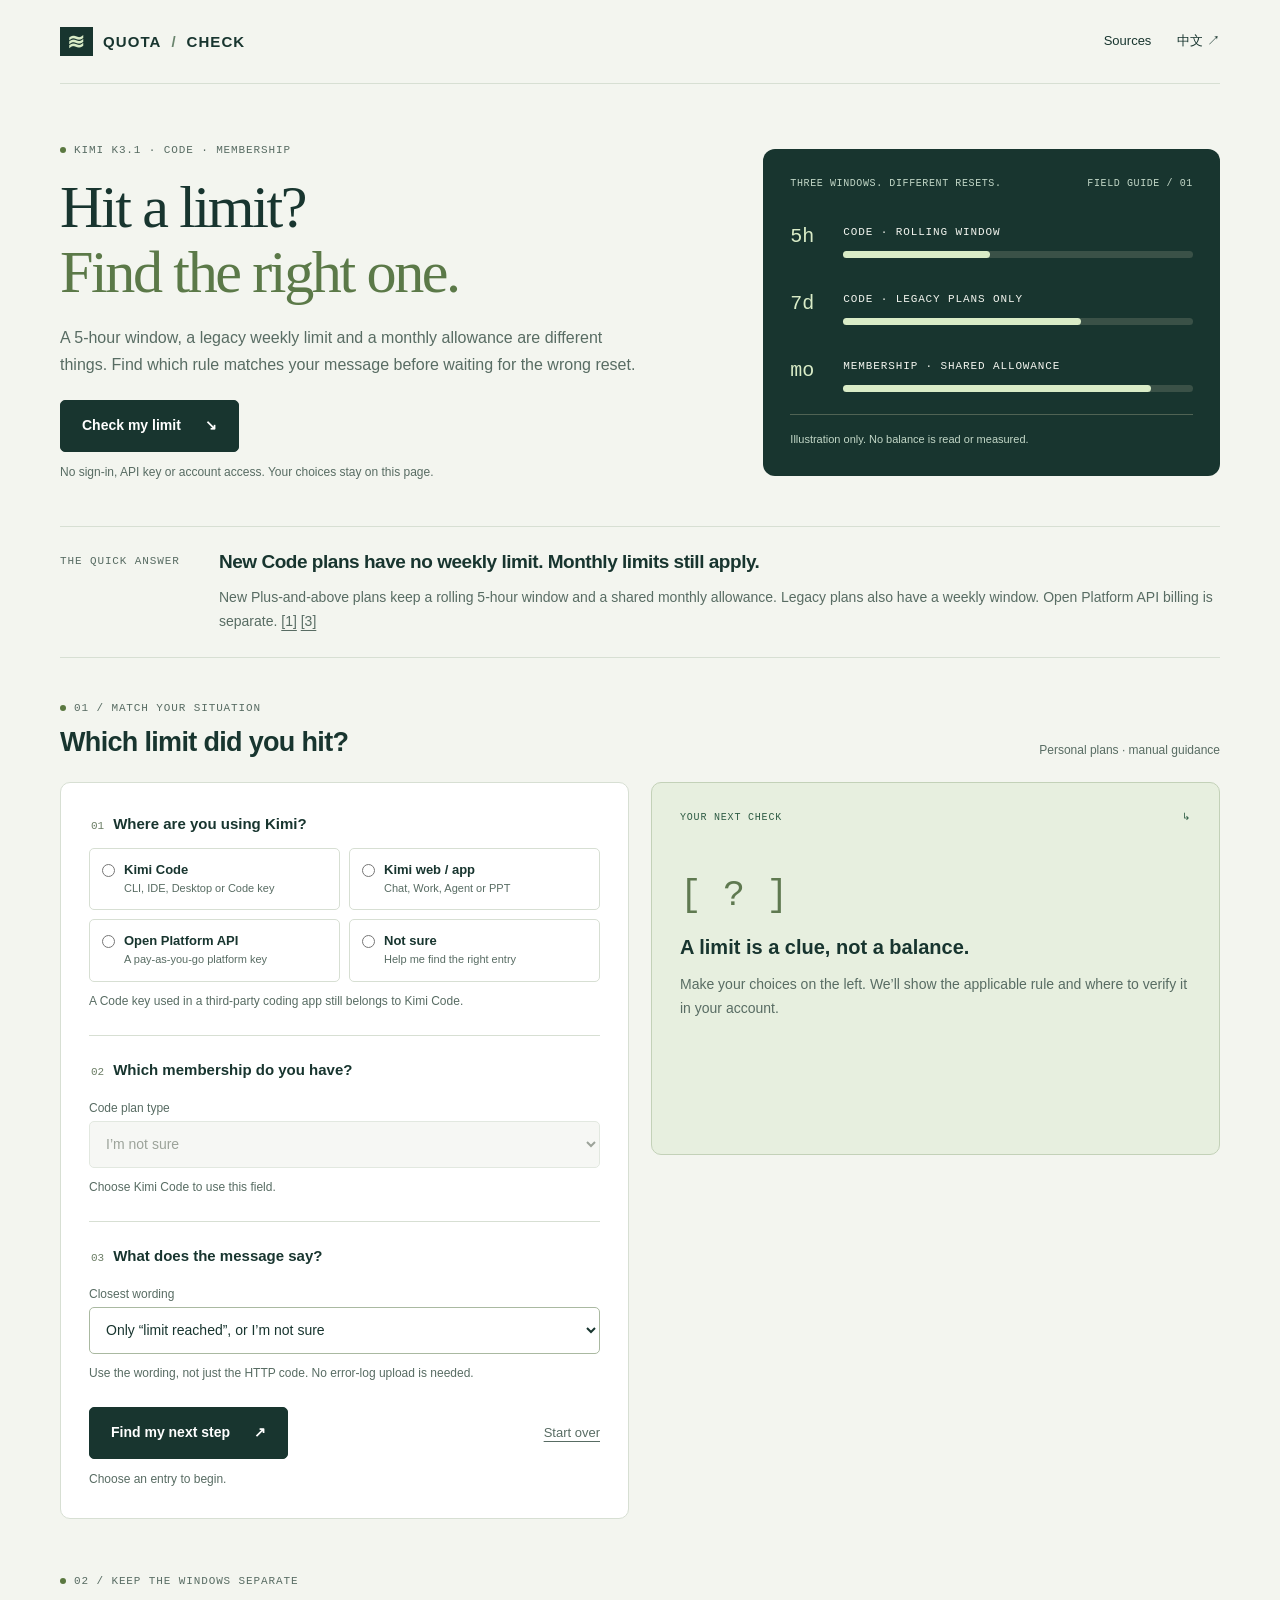
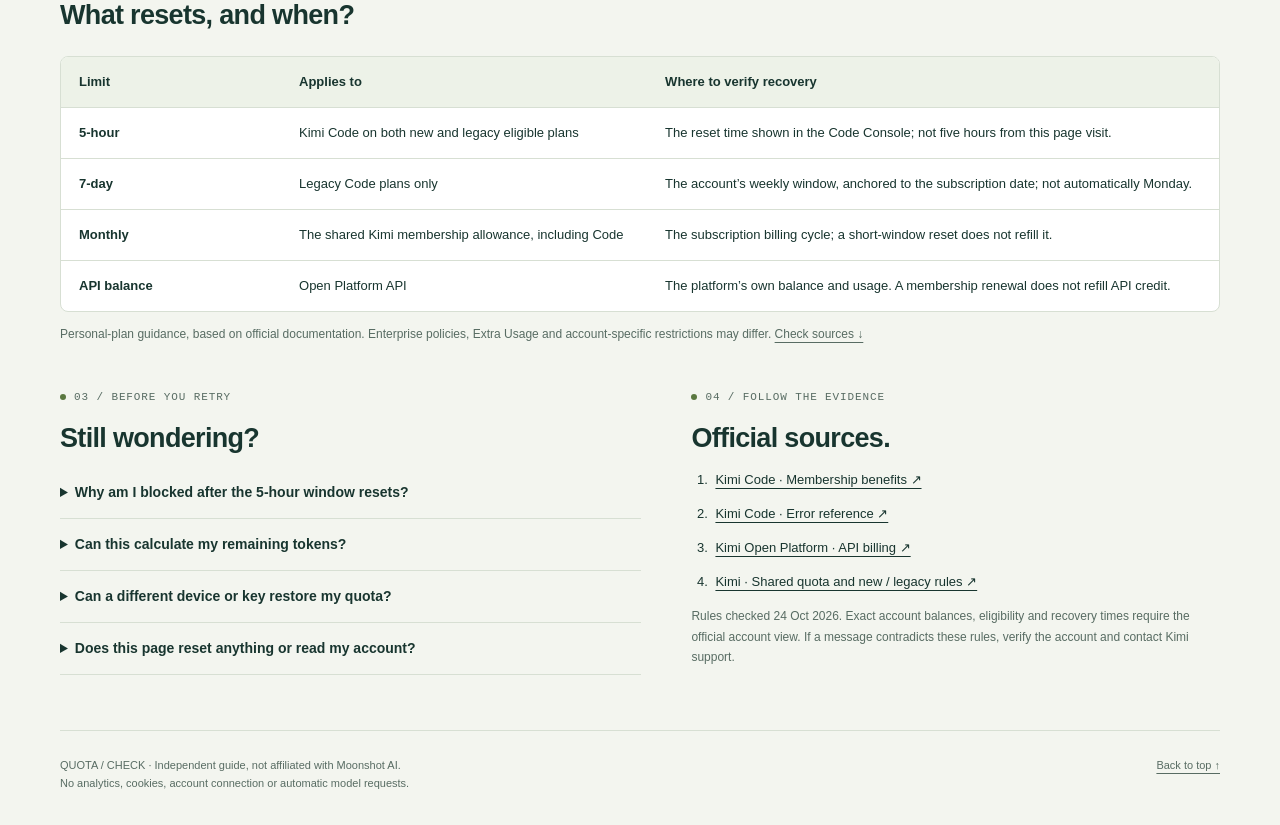
==== docs/index.html @ 7f6f5dc1 "发布 Kimi 额度判断助手中英文首版" ====
<!doctype html>
<html lang="en">
<head>
  <meta charset="utf-8"><meta name="viewport" content="width=device-width, initial-scale=1">
  <meta name="description" content="Kimi K3.1 or Kimi Code usage limit reached? Check 5-hour, legacy weekly, shared monthly and API limits with a free, account-free guide.">
  <meta name="theme-color" content="#18352f">
  <title>Kimi K3.1 &amp; Code Usage Limit Checker | Quota Check</title>
  <link rel="canonical" href="https://yxhtl.github.io/kimi-quota-check/">
  <link rel="alternate" hreflang="en" href="https://yxhtl.github.io/kimi-quota-check/"><link rel="alternate" hreflang="zh-CN" href="https://yxhtl.github.io/kimi-quota-check/zh.html"><link rel="alternate" hreflang="x-default" href="https://yxhtl.github.io/kimi-quota-check/">
  <link rel="stylesheet" href="style.css"><script src="quota-rules.js" defer></script><script src="app.js" defer></script>
</head>
<body>
  <a class="skip" href="#check">Skip to quota check</a>
  <header class="header wrap"><a class="brand" href="index.html"><span class="brand-icon" aria-hidden="true">≋</span> QUOTA <i>/</i> CHECK</a><nav aria-label="Main navigation"><a href="#sources">Sources</a><a href="zh.html" lang="zh-CN" hreflang="zh-CN">中文 ↗</a></nav></header>
  <main>
    <section class="hero wrap" aria-labelledby="hero-title">
      <div><p class="eyebrow">KIMI K3.1 · CODE · MEMBERSHIP</p><h1 id="hero-title">Hit a limit?<br><em>Find the right one.</em></h1><p class="intro">A 5-hour window, a legacy weekly limit and a monthly allowance are different things. Find which rule matches your message before waiting for the wrong reset.</p><a class="primary" href="#check">Check my limit <span aria-hidden="true">↘</span></a><p class="privacy">No sign-in, API key or account access. Your choices stay on this page.</p></div>
      <div class="meter" aria-label="Three separate usage windows; this illustration is not your account balance"><div class="meter-top"><span>THREE WINDOWS. DIFFERENT RESETS.</span><span>FIELD GUIDE / 01</span></div><div class="meter-row"><b>5h</b><div><span class="meter-label">Code · rolling window</span><div class="meter-track"><span style="--length:42%"></span></div></div></div><div class="meter-row"><b>7d</b><div><span class="meter-label">Code · legacy plans only</span><div class="meter-track"><span style="--length:68%"></span></div></div></div><div class="meter-row"><b>mo</b><div><span class="meter-label">Membership · shared allowance</span><div class="meter-track"><span style="--length:88%"></span></div></div></div><p class="meter-note">Illustration only. No balance is read or measured.</p></div>
    </section>
    <section class="quick-answer wrap"><span class="section-tag">THE QUICK ANSWER</span><div><h2>New Code plans have no weekly limit. Monthly limits still apply.</h2><p>New Plus-and-above plans keep a rolling 5-hour window and a shared monthly allowance. Legacy plans also have a weekly window. Open Platform API billing is separate. <a href="#source-membership">[1]</a> <a href="#source-api">[3]</a></p></div></section>
    <section class="wrap" id="check" aria-labelledby="check-title"><div class="section-heading"><div><p class="eyebrow">01 / MATCH YOUR SITUATION</p><h2 id="check-title">Which limit did you hit?</h2></div><span class="small-note">Personal plans · manual guidance</span></div>
      <noscript><p class="no-script">The interactive check needs JavaScript. You can still use the <a href="#rules">rules table</a> and official sources below.</p></noscript>
      <div class="workspace">
        <form class="panel form-panel" id="quota-form">
          <fieldset><legend><span class="field-no">01</span>Where are you using Kimi?</legend><div class="product-options">
            <label class="product-option"><input type="radio" name="product" value="code" required><span><strong>Kimi Code</strong><small>CLI, IDE, Desktop or Code key</small></span></label>
            <label class="product-option"><input type="radio" name="product" value="web"><span><strong>Kimi web / app</strong><small>Chat, Work, Agent or PPT</small></span></label>
            <label class="product-option"><input type="radio" name="product" value="api"><span><strong>Open Platform API</strong><small>A pay-as-you-go platform key</small></span></label>
            <label class="product-option"><input type="radio" name="product" value="unknown"><span><strong>Not sure</strong><small>Help me find the right entry</small></span></label>
          </div><p class="hint">A Code key used in a third-party coding app still belongs to Kimi Code.</p></fieldset>
          <fieldset><legend><span class="field-no">02</span>Which membership do you have?</legend><label class="select-label" for="plan"><span class="small-note">Code plan type</span><select id="plan" name="plan" disabled><option value="unknown">I’m not sure</option><option value="new">New plan · Plus / Pro / Max / Ultra</option><option value="legacy">Legacy · Andante / Moderato / Allegretto / Allegro</option><option value="go">Go</option></select></label><p class="hint" id="plan-hint">Choose Kimi Code to use this field.</p></fieldset>
          <fieldset><legend><span class="field-no">03</span>What does the message say?</legend><label class="select-label" for="symptom"><span class="small-note">Closest wording</span><select id="symptom" name="symptom"><option value="unknown">Only “limit reached”, or I’m not sure</option><option value="five">5-hour usage limit</option><option value="week">Weekly / 7-day usage limit</option><option value="month">Monthly quota / billing-cycle limit</option><option value="credit">Credit or Extra Usage balance is insufficient</option><option value="permission">No access to a model or context window</option><option value="rate">Only 429, too many requests, or engine overload</option></select></label><p class="hint">Use the wording, not just the HTTP code. No error-log upload is needed.</p></fieldset>
          <div class="form-actions"><button class="primary" type="submit">Find my next step <span aria-hidden="true">↗</span></button><button class="reset" type="reset">Start over</button></div><p class="feedback" id="form-feedback" aria-live="polite">Choose an entry to begin.</p>
        </form>
        <section class="panel result-panel" id="result-panel" aria-label="Your result"><p class="result-kicker"><span>YOUR NEXT CHECK</span><span aria-hidden="true">↳</span></p><div id="empty-result" class="result-placeholder"><div class="empty-icon" aria-hidden="true">[ ? ]</div><h3>A limit is a clue, not a balance.</h3><p>Make your choices on the left. We’ll show the applicable rule and where to verify it in your account.</p></div><div id="result-content" hidden><h3 id="result-title" tabindex="-1"></h3><p class="result-summary" id="result-summary"></p><p class="result-label">WHAT TO DO NEXT</p><ol class="result-steps" id="result-steps"></ol><p class="result-caution" id="result-caution"></p><div class="result-links" id="result-links"></div></div></section>
      </div>
    </section>
    <section class="reference wrap" id="rules" aria-labelledby="rules-title"><div class="section-heading"><div><p class="eyebrow">02 / KEEP THE WINDOWS SEPARATE</p><h2 id="rules-title">What resets, and when?</h2></div></div><div class="table-scroll" tabindex="0" role="region" aria-label="Quota rules table"><table><thead><tr><th scope="col">Limit</th><th scope="col">Applies to</th><th scope="col">Where to verify recovery</th></tr></thead><tbody><tr><th scope="row">5-hour</th><td>Kimi Code on both new and legacy eligible plans</td><td>The reset time shown in the Code Console; not five hours from this page visit.</td></tr><tr><th scope="row">7-day</th><td>Legacy Code plans only</td><td>The account’s weekly window, anchored to the subscription date; not automatically Monday.</td></tr><tr><th scope="row">Monthly</th><td>The shared Kimi membership allowance, including Code</td><td>The subscription billing cycle; a short-window reset does not refill it.</td></tr><tr><th scope="row">API balance</th><td>Open Platform API</td><td>The platform’s own balance and usage. A membership renewal does not refill API credit.</td></tr></tbody></table></div><p class="table-note">Personal-plan guidance, based on official documentation. Enterprise policies, Extra Usage and account-specific restrictions may differ. <a href="#sources">Check sources ↓</a></p></section>
    <section class="bottom-grid wrap"><div class="faq"><p class="eyebrow">03 / BEFORE YOU RETRY</p><h2>Still wondering?</h2><details><summary>Why am I blocked after the 5-hour window resets?</summary><p>The monthly pool can still be exhausted; legacy plans also have a weekly limit. Check all applicable meters in the official console.</p></details><details><summary>Can this calculate my remaining tokens?</summary><p>No. The official documents do not provide a universal token cap. Usage depends on your plan and workload, so a percentage cannot reliably be turned into a fixed number of tokens.</p></details><details><summary>Can a different device or key restore my quota?</summary><p>Kimi Code devices and Code keys share account usage. A separate Open Platform API key uses separate billing, not a fresh membership allowance.</p></details><details><summary>Does this page reset anything or read my account?</summary><p>No. It filters published guidance using your selections. Nothing is sent, stored or connected. Exact balances and reset times come from Kimi.</p></details></div><div class="sources" id="sources"><p class="eyebrow">04 / FOLLOW THE EVIDENCE</p><h2>Official sources.</h2><ol><li id="source-membership"><a href="https://www.kimi.com/code/docs/en/kimi-code/membership.html">Kimi Code · Membership benefits ↗</a></li><li id="source-errors"><a href="https://www.kimi.com/code/docs/en/kimi-code/error-reference.html">Kimi Code · Error reference ↗</a></li><li id="source-api"><a href="https://platform.kimi.com/docs/pricing/chat">Kimi Open Platform · API billing ↗</a></li><li id="source-shared"><a href="https://www.kimi.com/help/membership/membership-update-rules">Kimi · Shared quota and new / legacy rules ↗</a></li></ol><p class="source-note">Rules checked <time datetime="2026-10-24">24 Oct 2026</time>. Exact account balances, eligibility and recovery times require the official account view. If a message contradicts these rules, verify the account and contact Kimi support.</p></div></section>
  </main><footer class="wrap"><p>QUOTA / CHECK · Independent guide, not affiliated with Moonshot AI.<br>No analytics, cookies, account connection or automatic model requests.</p><a href="#hero-title">Back to top ↑</a></footer>
</body>
</html>
---- docs/style.css ----
:root{--ink:#18352f;--muted:#586c63;--paper:#f3f5ef;--white:#fff;--line:#d7dfd3;--green:#d9ecc7;--accent:#2e5c44;--soft:#edf2e8;--mono:Consolas,"Liberation Mono",monospace}
*{box-sizing:border-box}html{scroll-behavior:smooth;scroll-padding-top:24px}body{margin:0;color:var(--ink);background:var(--paper);font-family:Arial,"Microsoft YaHei",sans-serif;line-height:1.7;-webkit-font-smoothing:antialiased}a{color:inherit;text-underline-offset:4px}a:hover{color:var(--accent)}button,select,input{font:inherit}button,select,a{touch-action:manipulation}:focus-visible{outline:3px solid #a15c1d;outline-offset:4px}[hidden]{display:none!important}.wrap{width:min(1160px,calc(100% - 64px));margin-inline:auto}.skip{position:absolute;top:-80px;left:16px;z-index:2;background:var(--ink);color:white;padding:10px 18px}.skip:focus{top:10px}.header{display:flex;align-items:center;justify-content:space-between;gap:20px;padding-block:27px;border-bottom:1px solid var(--line)}.brand{display:flex;gap:10px;align-items:center;text-decoration:none;font-size:15px;font-weight:800;letter-spacing:.07em}.brand-icon{background:var(--ink);color:var(--green);padding:0 7px;font-size:21px;line-height:29px}.brand i{font-style:normal;color:#6a856e}nav{display:flex;gap:26px;font-size:13px}nav a{text-decoration:none}.hero{display:grid;grid-template-columns:1.4fr 1fr;gap:64px;align-items:center;padding-block:58px 44px}.eyebrow,.section-tag,.micro,.meter-label{font:11px/1.6 var(--mono);letter-spacing:.08em;text-transform:uppercase}.eyebrow{color:var(--muted);margin:0 0 14px}.eyebrow::before{content:"";display:inline-block;width:6px;height:6px;background:#5a7840;border-radius:50%;margin-right:8px}h1{font:500 clamp(40px,4.7vw,64px)/1.09 Georgia,"Songti SC",SimSun,serif;letter-spacing:-.04em;margin:0 0 19px}h1 em{font-style:normal;color:#5b7948}.intro{max-width:590px;font-size:16px;color:var(--muted);margin:0 0 22px}.primary{display:inline-flex;align-items:center;justify-content:space-between;gap:24px;background:var(--ink);color:white;border:1px solid var(--ink);padding:13px 21px;text-decoration:none;font-size:14px;font-weight:bold;cursor:pointer;border-radius:5px}.primary:hover{background:var(--accent);color:white}.privacy{font-size:12px;color:var(--muted);margin:10px 0 0}.meter{background:var(--ink);border-radius:12px;padding:27px;color:var(--paper)}.meter-top{display:flex;justify-content:space-between;gap:14px;color:#c2d7c7;font:10px/1.5 var(--mono);letter-spacing:.06em}.meter-row{display:grid;grid-template-columns:40px 1fr;gap:13px;align-items:center;margin-top:25px}.meter-row b{font:20px/1 var(--mono);color:var(--green)}.meter-track{height:7px;border-radius:10px;background:#3a5147;margin-top:8px}.meter-track span{display:block;width:var(--length);height:100%;border-radius:inherit;background:var(--green)}.meter-note{font-size:11px;color:#c2d7c7;border-top:1px solid #506354;padding-top:15px;margin:22px 0 0}.quick-answer{display:grid;grid-template-columns:135px 1fr;gap:24px;border-block:1px solid var(--line);padding-block:23px;margin-bottom:42px}.section-tag{color:var(--muted);padding-top:3px}h2{font-size:27px;line-height:1.3;letter-spacing:-.025em;margin:0 0 11px}h3{font-size:20px;line-height:1.4;margin:0 0 12px}.quick-answer h2{font-size:19px}.quick-answer p{margin:0;color:var(--muted);font-size:14px}.section-heading{display:flex;align-items:flex-end;justify-content:space-between;gap:25px;margin-bottom:22px}.section-heading .eyebrow{margin-bottom:8px}.section-heading h2{margin:0}.small-note{font-size:12px;color:var(--muted)}.workspace{display:grid;grid-template-columns:1fr 1fr;gap:22px;align-items:start}.panel{background:var(--white);border:1px solid var(--line);border-radius:10px;padding:28px}.form-panel{padding-top:7px}fieldset{margin:0;padding:21px 0 24px;border:0;border-bottom:1px solid var(--line);min-width:0}fieldset:last-of-type{border-bottom:0}legend{float:left;width:100%;font-size:15px;font-weight:bold;margin:0 0 11px}.field-no{font:11px var(--mono);color:#6c7e66;margin-right:9px}.product-options{clear:both;display:grid;grid-template-columns:1fr 1fr;gap:9px}.product-option{position:relative;display:flex;align-items:flex-start;gap:9px;border:1px solid var(--line);padding:12px;cursor:pointer;border-radius:5px;font-size:13px;line-height:1.4}.product-option input{margin:3px 0 0;accent-color:var(--accent);flex-shrink:0}.product-option:has(input:checked){background:var(--soft);border-color:var(--accent)}.product-option strong{display:block;font-size:13px}.product-option small{font-size:11px;color:var(--muted)}.select-label{display:block;clear:both}.select-label select{width:100%;min-height:47px;border:1px solid #aab9a1;color:var(--ink);background:white;border-radius:5px;padding:10px 32px 10px 12px;font-size:14px}.select-label select:disabled{background:#f3f4f0;color:#737d70;border-color:var(--line)}.hint{clear:both;font-size:12px;color:var(--muted);margin:9px 0 0}.form-actions{display:flex;align-items:center;justify-content:space-between;gap:20px}.reset{border:0;background:none;color:var(--muted);padding:9px 0;cursor:pointer;font-size:13px;text-decoration:underline;text-underline-offset:4px}.feedback{font-size:12px;min-height:21px;margin:10px 0 0;color:var(--muted)}.result-panel{background:#e7efdf;min-height:373px;border-color:#c3d1b8}.result-kicker{display:flex;align-items:center;justify-content:space-between;font:10px var(--mono);letter-spacing:.08em;margin:0 0 22px;color:var(--accent)}.result-placeholder{padding-block:33px}.result-placeholder .empty-icon{font:36px/1 var(--mono);margin-bottom:19px;color:#5f7950}.result-placeholder p{font-size:14px;color:var(--muted);margin:0}.result-summary{font-size:15px;margin:0 0 22px}.result-label{font-size:11px;letter-spacing:.04em;color:#496042;font-weight:bold;margin:17px 0 8px}.result-steps{font-size:14px;padding-left:22px;margin:0}.result-steps li{padding-left:4px;margin-bottom:10px}.result-caution{padding:14px;border:1px solid #b9cba9;background:#f5f8f0;font-size:13px;margin-top:19px;border-radius:5px}.result-links{display:flex;flex-direction:column;align-items:flex-start;gap:8px;border-top:1px solid #b9cba9;margin-top:23px;padding-top:17px;font-size:12px}.reference{padding-block:54px 35px}.table-scroll{overflow:auto;border:1px solid var(--line);border-radius:8px;background:white}table{width:100%;border-collapse:collapse;min-width:560px;text-align:left;font-size:13px}th,td{padding:14px 18px;border-bottom:1px solid var(--line);vertical-align:top}thead{background:var(--soft)}th{font-weight:600}tbody th{width:19%}tbody tr:last-child td,tbody tr:last-child th{border-bottom:0}.table-note{font-size:12px;color:var(--muted);margin-bottom:0}.bottom-grid{display:grid;grid-template-columns:1.1fr 1fr;gap:50px;padding-block:10px 50px}.faq details{border-bottom:1px solid var(--line);padding:15px 0;font-size:14px}.faq summary{cursor:pointer;font-weight:bold;line-height:1.5}.faq details p{color:var(--muted);font-size:13px;margin:12px 0 0}.sources{padding-top:0}.sources ol{padding-left:20px;font-size:13px}.sources li{margin-bottom:12px;padding-left:4px}.source-note{font-size:12px;color:var(--muted)}footer{display:flex;align-items:flex-start;justify-content:space-between;gap:26px;border-top:1px solid var(--line);padding-block:25px 32px;font-size:11px;color:var(--muted)}footer p{margin:0;max-width:590px}footer a{white-space:nowrap}.no-script{font-size:14px;padding:16px;background:#fff3d8}.no-script a{font-weight:bold}
@media(max-width:850px){.hero{gap:28px;grid-template-columns:1.2fr 1fr}.workspace{gap:16px}.panel{padding:21px}.form-panel{padding-top:0}.bottom-grid{gap:30px}.wrap{width:calc(100% - 40px)}}
@media(max-width:650px){.wrap{width:calc(100% - 32px)}.header{padding-block:21px}.brand{font-size:12px;gap:7px}nav{gap:15px;font-size:12px}.hero{grid-template-columns:1fr;gap:26px;padding-block:37px 28px}h1{font-size:43px}.intro{font-size:15px}.meter{padding:20px}.meter-row{margin-top:15px}.meter-note{margin-top:17px;padding-top:12px}.meter-top{font-size:9px}.quick-answer{grid-template-columns:1fr;gap:8px;padding-block:20px;margin-bottom:30px}.section-heading{display:block}.section-heading .small-note{display:block;margin-top:9px}.workspace,.bottom-grid{grid-template-columns:1fr}.panel{padding:21px}.form-panel{padding-top:0}.result-panel{min-height:260px}.result-placeholder{padding-block:15px}h2{font-size:25px}.reference{padding-block:35px 24px}.bottom-grid{gap:30px;padding-bottom:33px}.product-option{padding:11px 9px}.product-option strong{font-size:12px}.form-actions{gap:12px}.form-actions .primary{font-size:13px;padding:12px 16px}footer{display:block}footer p{margin-bottom:14px}}
@media(max-width:650px){.header{gap:10px}nav{gap:12px}html[lang="zh-CN"] h1{font-size:clamp(29px,9vw,36px);line-height:1.18}}
@media(prefers-reduced-motion:reduce){html{scroll-behavior:auto}}
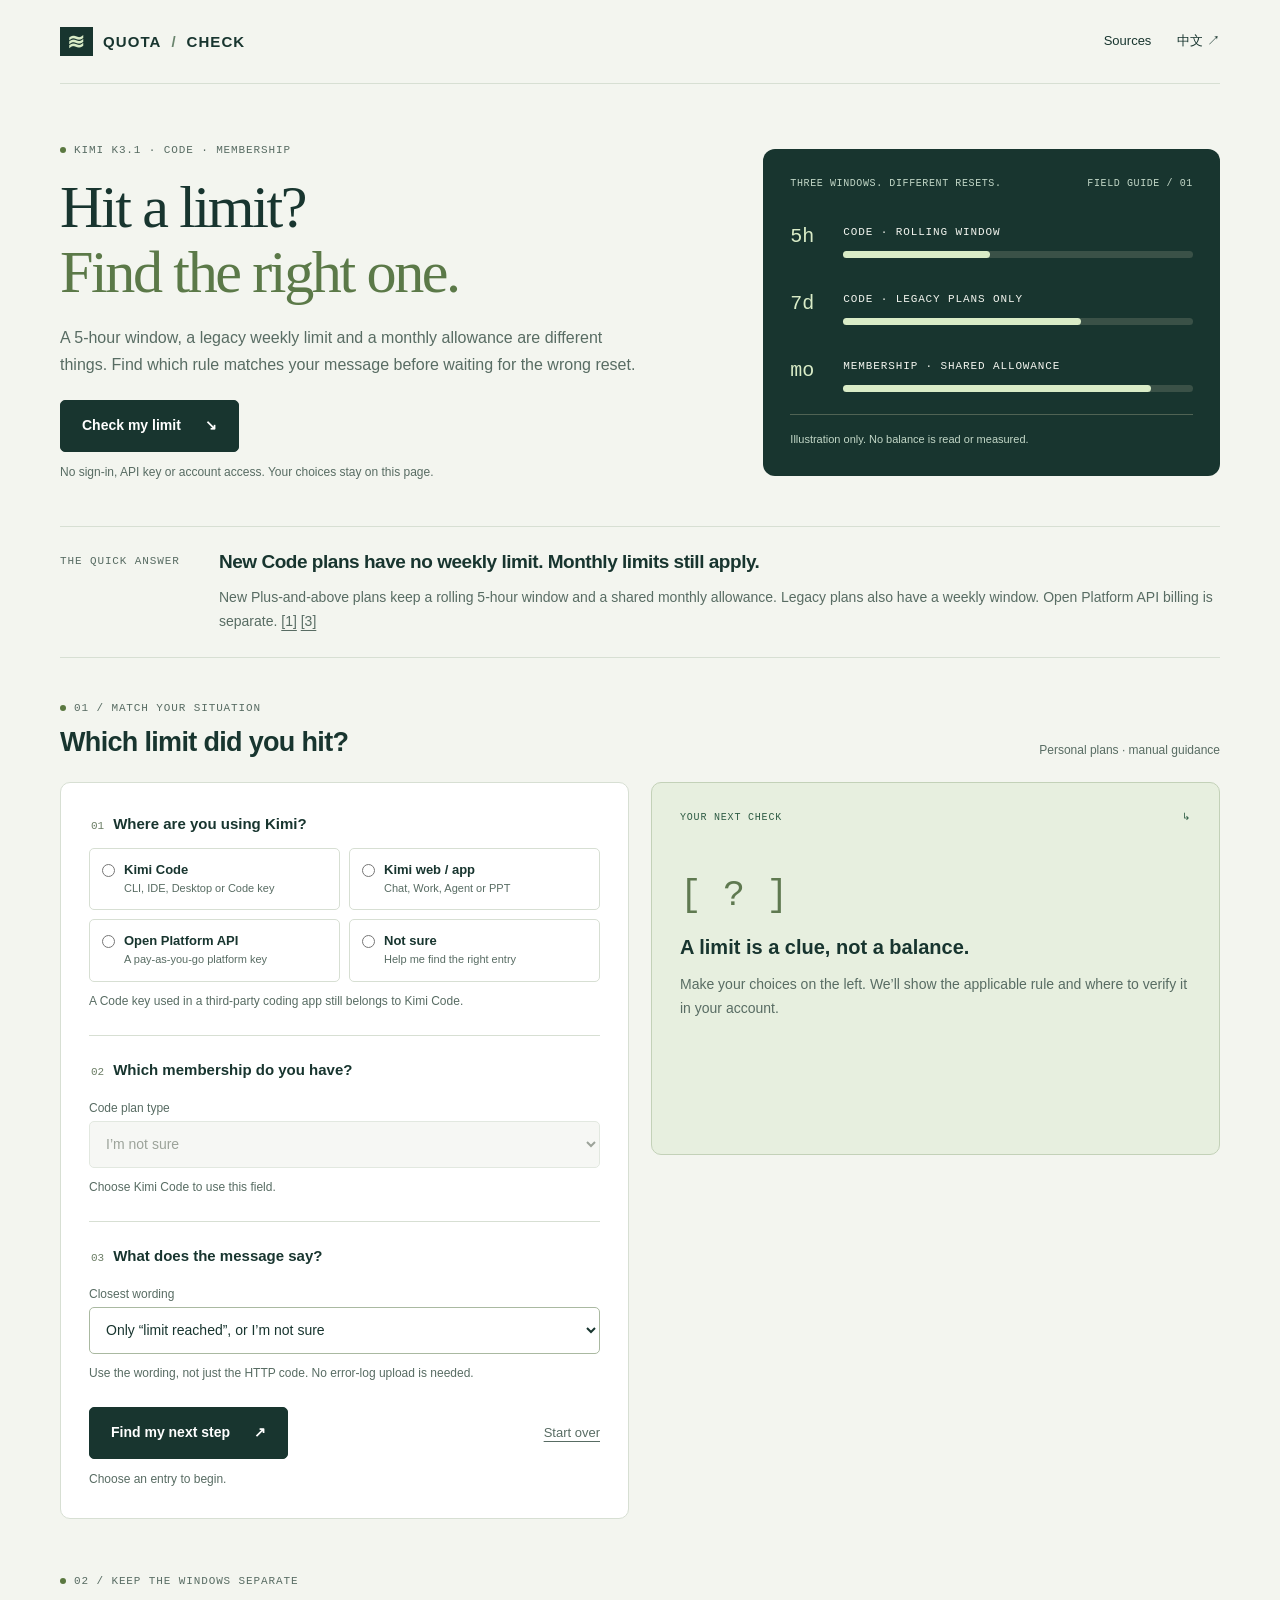
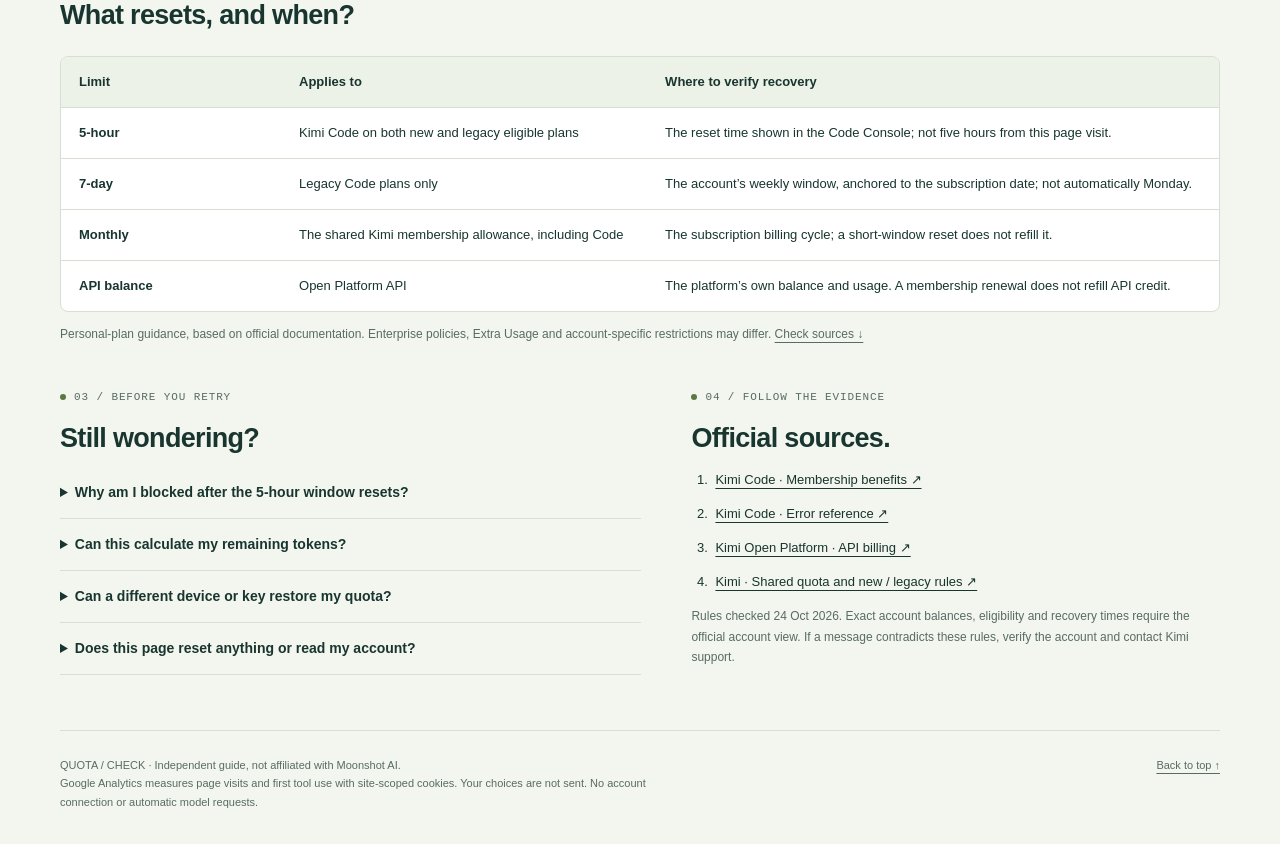
==== commit bcb67d67: "接入 Kimi 独立搜索验证与精简访问统计" ====
--- a/docs/index.html
+++ b/docs/index.html
@@ -4,10 +4,11 @@
   <meta charset="utf-8"><meta name="viewport" content="width=device-width, initial-scale=1">
   <meta name="description" content="Kimi K3.1 or Kimi Code usage limit reached? Check 5-hour, legacy weekly, shared monthly and API limits with a free, account-free guide.">
   <meta name="theme-color" content="#18352f">
+  <meta name="google-site-verification" content="pBHkKJALWgEsYoh5x7FHXkiHy3ZJy1XOUQiFGZpVjVI">
   <title>Kimi K3.1 &amp; Code Usage Limit Checker | Quota Check</title>
   <link rel="canonical" href="https://yxhtl.github.io/kimi-quota-check/">
   <link rel="alternate" hreflang="en" href="https://yxhtl.github.io/kimi-quota-check/"><link rel="alternate" hreflang="zh-CN" href="https://yxhtl.github.io/kimi-quota-check/zh.html"><link rel="alternate" hreflang="x-default" href="https://yxhtl.github.io/kimi-quota-check/">
-  <link rel="stylesheet" href="style.css"><script src="quota-rules.js" defer></script><script src="app.js" defer></script>
+  <link rel="stylesheet" href="style.css"><script src="quota-rules.js" defer></script><script src="analytics.js" defer></script><script src="app.js" defer></script>
 </head>
 <body>
   <a class="skip" href="#check">Skip to quota check</a>
@@ -37,6 +38,6 @@
     </section>
     <section class="reference wrap" id="rules" aria-labelledby="rules-title"><div class="section-heading"><div><p class="eyebrow">02 / KEEP THE WINDOWS SEPARATE</p><h2 id="rules-title">What resets, and when?</h2></div></div><div class="table-scroll" tabindex="0" role="region" aria-label="Quota rules table"><table><thead><tr><th scope="col">Limit</th><th scope="col">Applies to</th><th scope="col">Where to verify recovery</th></tr></thead><tbody><tr><th scope="row">5-hour</th><td>Kimi Code on both new and legacy eligible plans</td><td>The reset time shown in the Code Console; not five hours from this page visit.</td></tr><tr><th scope="row">7-day</th><td>Legacy Code plans only</td><td>The account’s weekly window, anchored to the subscription date; not automatically Monday.</td></tr><tr><th scope="row">Monthly</th><td>The shared Kimi membership allowance, including Code</td><td>The subscription billing cycle; a short-window reset does not refill it.</td></tr><tr><th scope="row">API balance</th><td>Open Platform API</td><td>The platform’s own balance and usage. A membership renewal does not refill API credit.</td></tr></tbody></table></div><p class="table-note">Personal-plan guidance, based on official documentation. Enterprise policies, Extra Usage and account-specific restrictions may differ. <a href="#sources">Check sources ↓</a></p></section>
     <section class="bottom-grid wrap"><div class="faq"><p class="eyebrow">03 / BEFORE YOU RETRY</p><h2>Still wondering?</h2><details><summary>Why am I blocked after the 5-hour window resets?</summary><p>The monthly pool can still be exhausted; legacy plans also have a weekly limit. Check all applicable meters in the official console.</p></details><details><summary>Can this calculate my remaining tokens?</summary><p>No. The official documents do not provide a universal token cap. Usage depends on your plan and workload, so a percentage cannot reliably be turned into a fixed number of tokens.</p></details><details><summary>Can a different device or key restore my quota?</summary><p>Kimi Code devices and Code keys share account usage. A separate Open Platform API key uses separate billing, not a fresh membership allowance.</p></details><details><summary>Does this page reset anything or read my account?</summary><p>No. It filters published guidance using your selections. Nothing is sent, stored or connected. Exact balances and reset times come from Kimi.</p></details></div><div class="sources" id="sources"><p class="eyebrow">04 / FOLLOW THE EVIDENCE</p><h2>Official sources.</h2><ol><li id="source-membership"><a href="https://www.kimi.com/code/docs/en/kimi-code/membership.html">Kimi Code · Membership benefits ↗</a></li><li id="source-errors"><a href="https://www.kimi.com/code/docs/en/kimi-code/error-reference.html">Kimi Code · Error reference ↗</a></li><li id="source-api"><a href="https://platform.kimi.com/docs/pricing/chat">Kimi Open Platform · API billing ↗</a></li><li id="source-shared"><a href="https://www.kimi.com/help/membership/membership-update-rules">Kimi · Shared quota and new / legacy rules ↗</a></li></ol><p class="source-note">Rules checked <time datetime="2026-10-24">24 Oct 2026</time>. Exact account balances, eligibility and recovery times require the official account view. If a message contradicts these rules, verify the account and contact Kimi support.</p></div></section>
-  </main><footer class="wrap"><p>QUOTA / CHECK · Independent guide, not affiliated with Moonshot AI.<br>No analytics, cookies, account connection or automatic model requests.</p><a href="#hero-title">Back to top ↑</a></footer>
+  </main><footer class="wrap"><p>QUOTA / CHECK · Independent guide, not affiliated with Moonshot AI.<br>Google Analytics measures page visits and first tool use with site-scoped cookies. Your choices are not sent. No account connection or automatic model requests.</p><a href="#hero-title">Back to top ↑</a></footer>
 </body>
 </html>
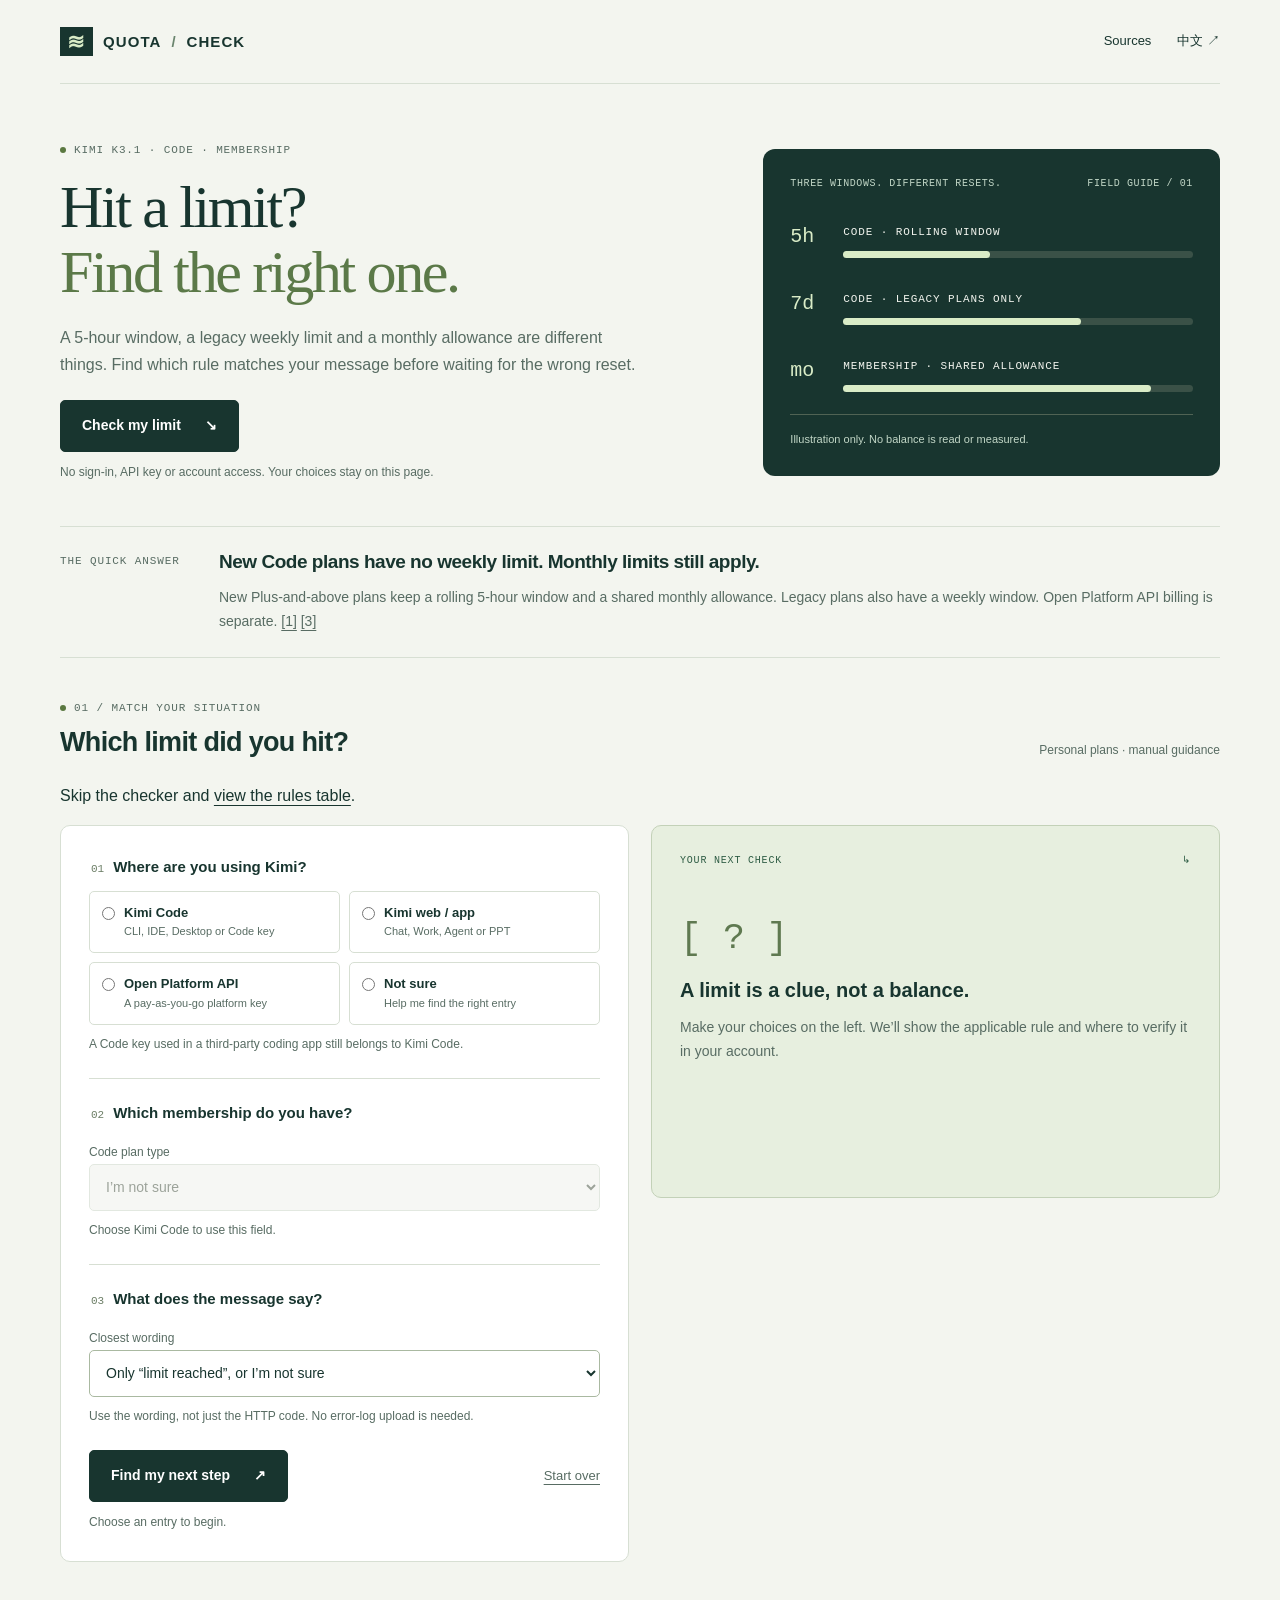
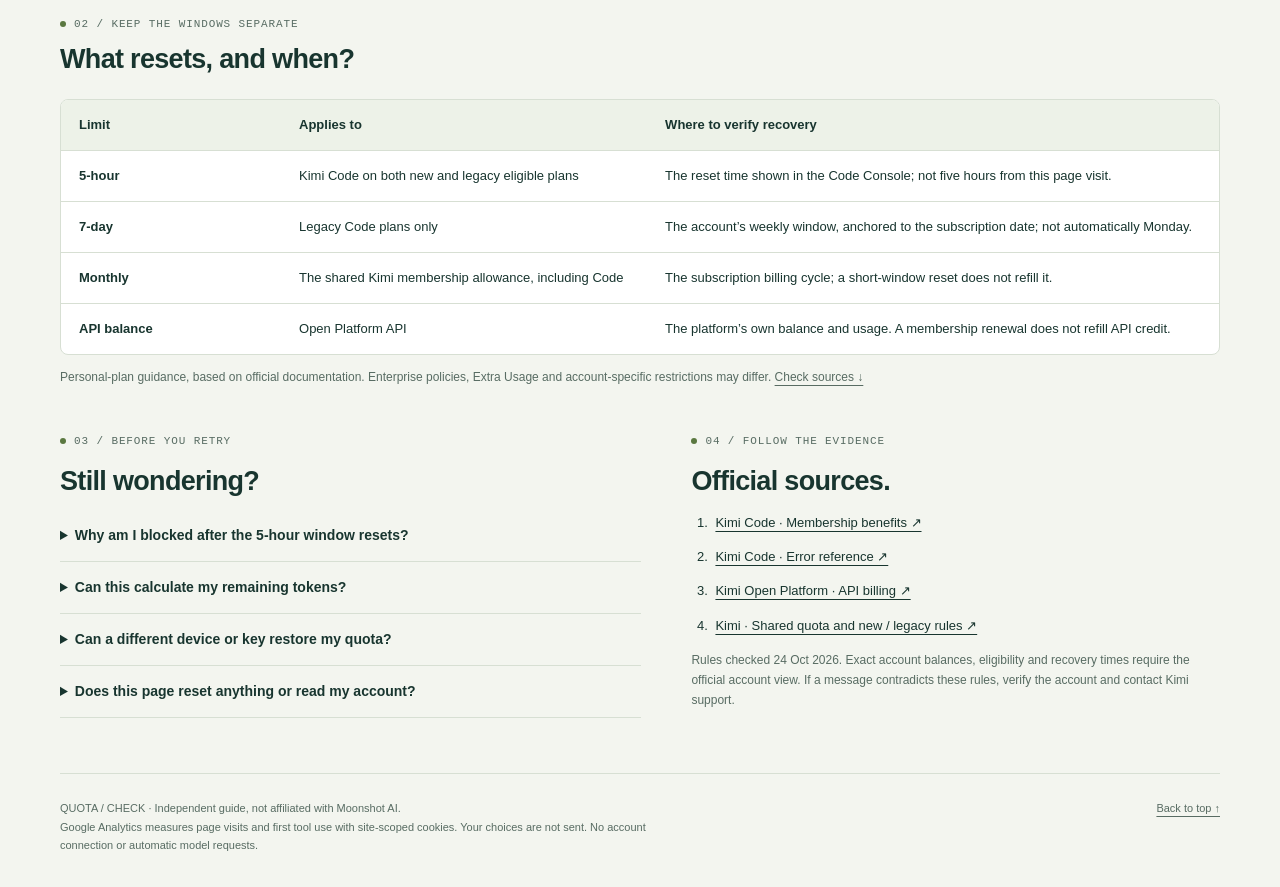
==== commit 1ca52add: "补齐脚本失效时的规则入口与交互就绪检查" ====
--- a/docs/index.html
+++ b/docs/index.html
@@ -20,7 +20,7 @@
     </section>
     <section class="quick-answer wrap"><span class="section-tag">THE QUICK ANSWER</span><div><h2>New Code plans have no weekly limit. Monthly limits still apply.</h2><p>New Plus-and-above plans keep a rolling 5-hour window and a shared monthly allowance. Legacy plans also have a weekly window. Open Platform API billing is separate. <a href="#source-membership">[1]</a> <a href="#source-api">[3]</a></p></div></section>
     <section class="wrap" id="check" aria-labelledby="check-title"><div class="section-heading"><div><p class="eyebrow">01 / MATCH YOUR SITUATION</p><h2 id="check-title">Which limit did you hit?</h2></div><span class="small-note">Personal plans · manual guidance</span></div>
-      <noscript><p class="no-script">The interactive check needs JavaScript. You can still use the <a href="#rules">rules table</a> and official sources below.</p></noscript>
+      <p>Skip the checker and <a href="#rules">view the rules table</a>.</p>
       <div class="workspace">
         <form class="panel form-panel" id="quota-form">
           <fieldset><legend><span class="field-no">01</span>Where are you using Kimi?</legend><div class="product-options">
@@ -31,12 +31,12 @@
           </div><p class="hint">A Code key used in a third-party coding app still belongs to Kimi Code.</p></fieldset>
           <fieldset><legend><span class="field-no">02</span>Which membership do you have?</legend><label class="select-label" for="plan"><span class="small-note">Code plan type</span><select id="plan" name="plan" disabled><option value="unknown">I’m not sure</option><option value="new">New plan · Plus / Pro / Max / Ultra</option><option value="legacy">Legacy · Andante / Moderato / Allegretto / Allegro</option><option value="go">Go</option></select></label><p class="hint" id="plan-hint">Choose Kimi Code to use this field.</p></fieldset>
           <fieldset><legend><span class="field-no">03</span>What does the message say?</legend><label class="select-label" for="symptom"><span class="small-note">Closest wording</span><select id="symptom" name="symptom"><option value="unknown">Only “limit reached”, or I’m not sure</option><option value="five">5-hour usage limit</option><option value="week">Weekly / 7-day usage limit</option><option value="month">Monthly quota / billing-cycle limit</option><option value="credit">Credit or Extra Usage balance is insufficient</option><option value="permission">No access to a model or context window</option><option value="rate">Only 429, too many requests, or engine overload</option></select></label><p class="hint">Use the wording, not just the HTTP code. No error-log upload is needed.</p></fieldset>
-          <div class="form-actions"><button class="primary" type="submit">Find my next step <span aria-hidden="true">↗</span></button><button class="reset" type="reset">Start over</button></div><p class="feedback" id="form-feedback" aria-live="polite">Choose an entry to begin.</p>
+          <div class="form-actions"><button class="primary" type="submit" disabled>Find my next step <span aria-hidden="true">↗</span></button><button class="reset" type="reset">Start over</button></div><p class="feedback" id="form-feedback" aria-live="polite">The interactive check is not ready.</p>
         </form>
         <section class="panel result-panel" id="result-panel" aria-label="Your result"><p class="result-kicker"><span>YOUR NEXT CHECK</span><span aria-hidden="true">↳</span></p><div id="empty-result" class="result-placeholder"><div class="empty-icon" aria-hidden="true">[ ? ]</div><h3>A limit is a clue, not a balance.</h3><p>Make your choices on the left. We’ll show the applicable rule and where to verify it in your account.</p></div><div id="result-content" hidden><h3 id="result-title" tabindex="-1"></h3><p class="result-summary" id="result-summary"></p><p class="result-label">WHAT TO DO NEXT</p><ol class="result-steps" id="result-steps"></ol><p class="result-caution" id="result-caution"></p><div class="result-links" id="result-links"></div></div></section>
       </div>
     </section>
-    <section class="reference wrap" id="rules" aria-labelledby="rules-title"><div class="section-heading"><div><p class="eyebrow">02 / KEEP THE WINDOWS SEPARATE</p><h2 id="rules-title">What resets, and when?</h2></div></div><div class="table-scroll" tabindex="0" role="region" aria-label="Quota rules table"><table><thead><tr><th scope="col">Limit</th><th scope="col">Applies to</th><th scope="col">Where to verify recovery</th></tr></thead><tbody><tr><th scope="row">5-hour</th><td>Kimi Code on both new and legacy eligible plans</td><td>The reset time shown in the Code Console; not five hours from this page visit.</td></tr><tr><th scope="row">7-day</th><td>Legacy Code plans only</td><td>The account’s weekly window, anchored to the subscription date; not automatically Monday.</td></tr><tr><th scope="row">Monthly</th><td>The shared Kimi membership allowance, including Code</td><td>The subscription billing cycle; a short-window reset does not refill it.</td></tr><tr><th scope="row">API balance</th><td>Open Platform API</td><td>The platform’s own balance and usage. A membership renewal does not refill API credit.</td></tr></tbody></table></div><p class="table-note">Personal-plan guidance, based on official documentation. Enterprise policies, Extra Usage and account-specific restrictions may differ. <a href="#sources">Check sources ↓</a></p></section>
+    <section class="reference wrap" id="rules" tabindex="-1" aria-labelledby="rules-title"><div class="section-heading"><div><p class="eyebrow">02 / KEEP THE WINDOWS SEPARATE</p><h2 id="rules-title">What resets, and when?</h2></div></div><div class="table-scroll" tabindex="0" role="region" aria-label="Quota rules table"><table><thead><tr><th scope="col">Limit</th><th scope="col">Applies to</th><th scope="col">Where to verify recovery</th></tr></thead><tbody><tr><th scope="row">5-hour</th><td>Kimi Code on both new and legacy eligible plans</td><td>The reset time shown in the Code Console; not five hours from this page visit.</td></tr><tr><th scope="row">7-day</th><td>Legacy Code plans only</td><td>The account’s weekly window, anchored to the subscription date; not automatically Monday.</td></tr><tr><th scope="row">Monthly</th><td>The shared Kimi membership allowance, including Code</td><td>The subscription billing cycle; a short-window reset does not refill it.</td></tr><tr><th scope="row">API balance</th><td>Open Platform API</td><td>The platform’s own balance and usage. A membership renewal does not refill API credit.</td></tr></tbody></table></div><p class="table-note">Personal-plan guidance, based on official documentation. Enterprise policies, Extra Usage and account-specific restrictions may differ. <a href="#sources">Check sources ↓</a></p></section>
     <section class="bottom-grid wrap"><div class="faq"><p class="eyebrow">03 / BEFORE YOU RETRY</p><h2>Still wondering?</h2><details><summary>Why am I blocked after the 5-hour window resets?</summary><p>The monthly pool can still be exhausted; legacy plans also have a weekly limit. Check all applicable meters in the official console.</p></details><details><summary>Can this calculate my remaining tokens?</summary><p>No. The official documents do not provide a universal token cap. Usage depends on your plan and workload, so a percentage cannot reliably be turned into a fixed number of tokens.</p></details><details><summary>Can a different device or key restore my quota?</summary><p>Kimi Code devices and Code keys share account usage. A separate Open Platform API key uses separate billing, not a fresh membership allowance.</p></details><details><summary>Does this page reset anything or read my account?</summary><p>No. It filters published guidance using your selections. Nothing is sent, stored or connected. Exact balances and reset times come from Kimi.</p></details></div><div class="sources" id="sources"><p class="eyebrow">04 / FOLLOW THE EVIDENCE</p><h2>Official sources.</h2><ol><li id="source-membership"><a href="https://www.kimi.com/code/docs/en/kimi-code/membership.html">Kimi Code · Membership benefits ↗</a></li><li id="source-errors"><a href="https://www.kimi.com/code/docs/en/kimi-code/error-reference.html">Kimi Code · Error reference ↗</a></li><li id="source-api"><a href="https://platform.kimi.com/docs/pricing/chat">Kimi Open Platform · API billing ↗</a></li><li id="source-shared"><a href="https://www.kimi.com/help/membership/membership-update-rules">Kimi · Shared quota and new / legacy rules ↗</a></li></ol><p class="source-note">Rules checked <time datetime="2026-10-24">24 Oct 2026</time>. Exact account balances, eligibility and recovery times require the official account view. If a message contradicts these rules, verify the account and contact Kimi support.</p></div></section>
   </main><footer class="wrap"><p>QUOTA / CHECK · Independent guide, not affiliated with Moonshot AI.<br>Google Analytics measures page visits and first tool use with site-scoped cookies. Your choices are not sent. No account connection or automatic model requests.</p><a href="#hero-title">Back to top ↑</a></footer>
 </body>
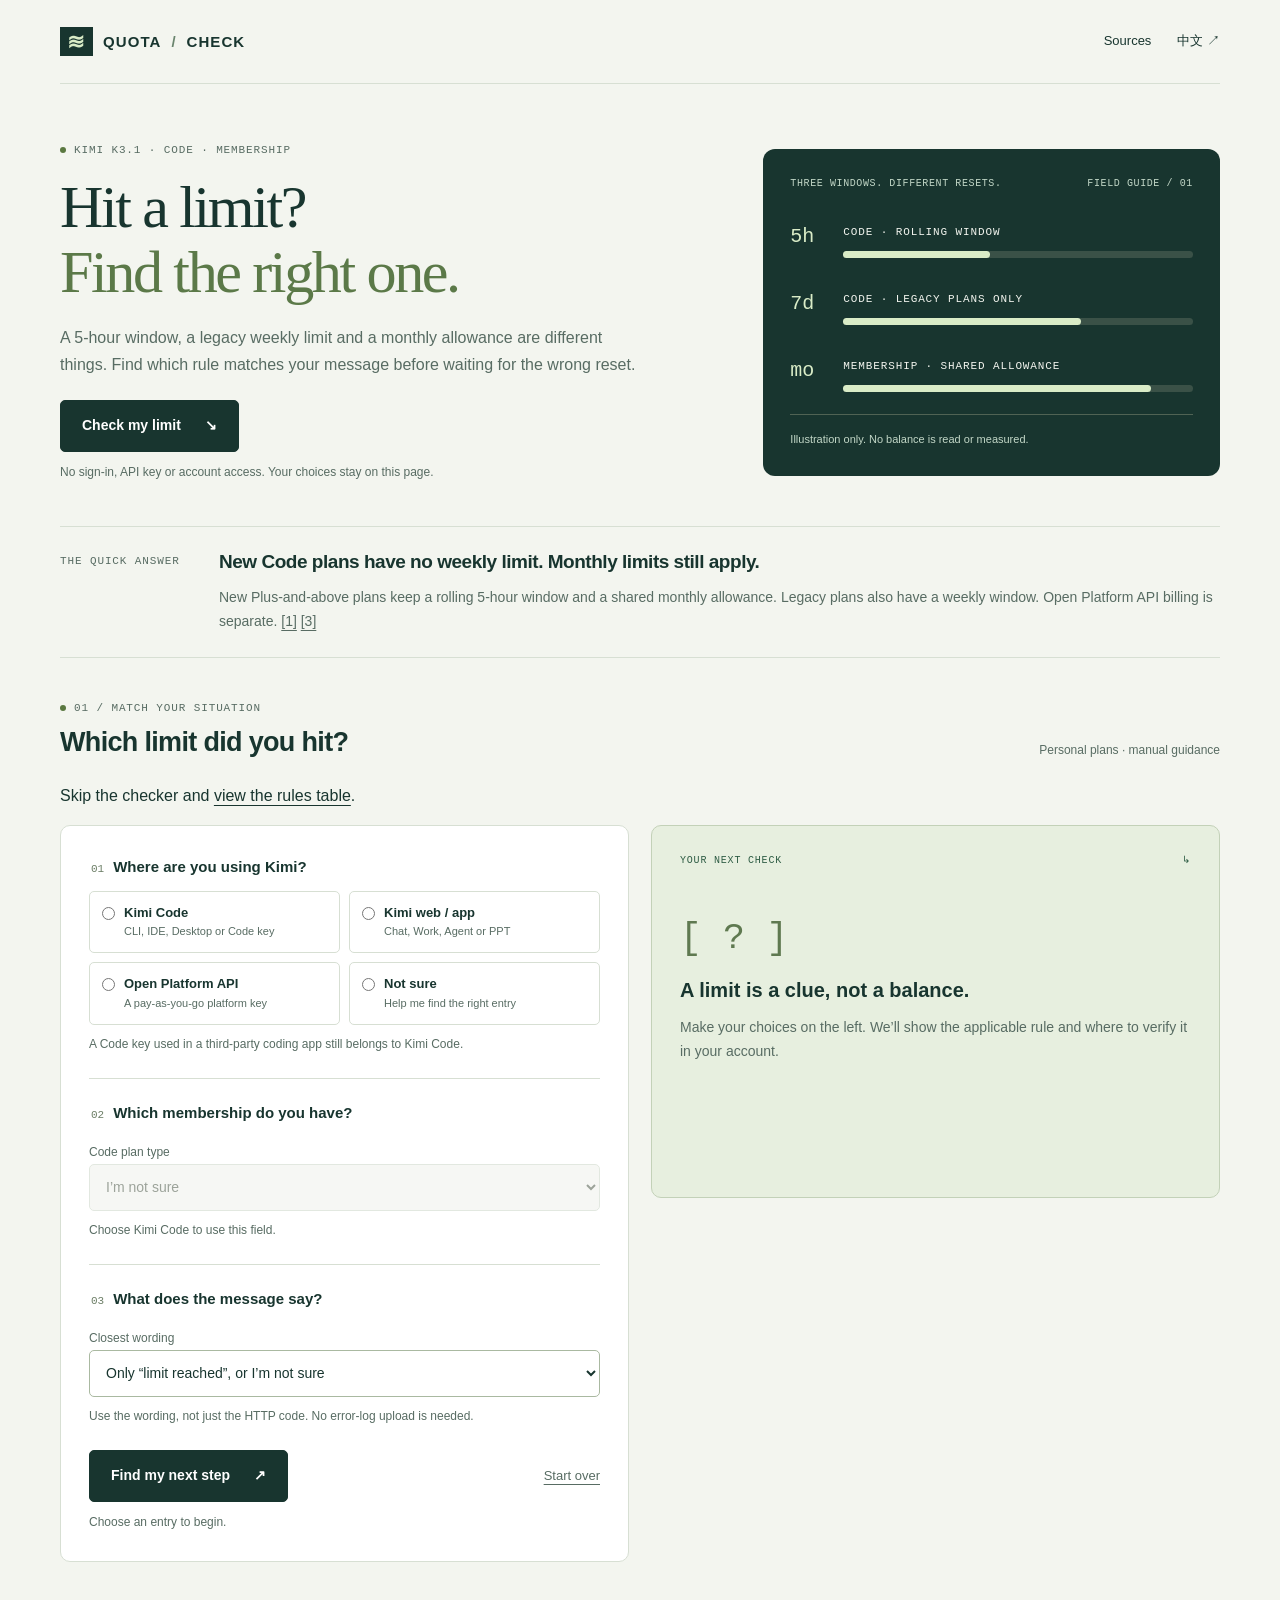
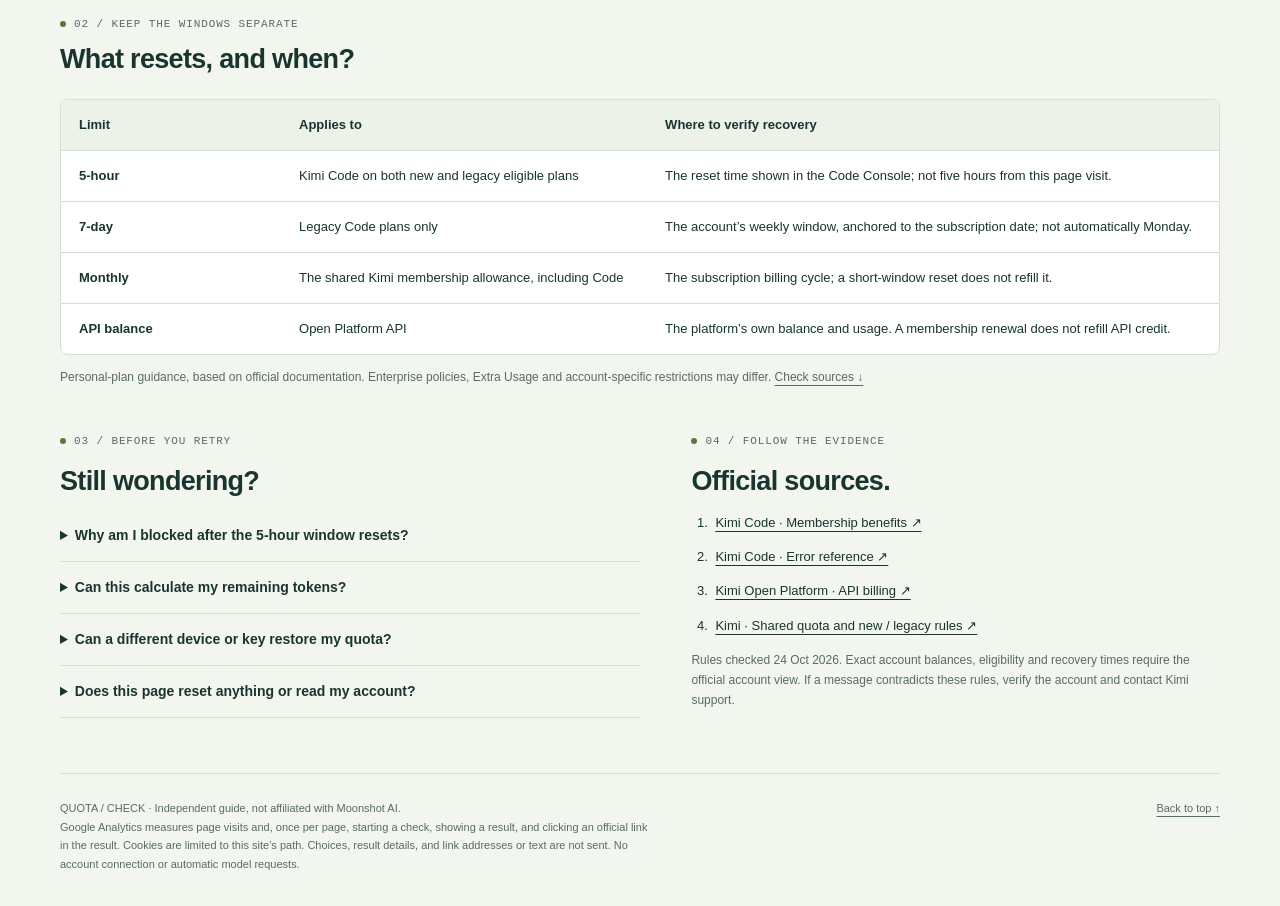
==== commit 7952ef33: "分别记录额度判断的开始结果与官方链接点击" ====
--- a/docs/index.html
+++ b/docs/index.html
@@ -37,7 +37,7 @@
       </div>
     </section>
     <section class="reference wrap" id="rules" tabindex="-1" aria-labelledby="rules-title"><div class="section-heading"><div><p class="eyebrow">02 / KEEP THE WINDOWS SEPARATE</p><h2 id="rules-title">What resets, and when?</h2></div></div><div class="table-scroll" tabindex="0" role="region" aria-label="Quota rules table"><table><thead><tr><th scope="col">Limit</th><th scope="col">Applies to</th><th scope="col">Where to verify recovery</th></tr></thead><tbody><tr><th scope="row">5-hour</th><td>Kimi Code on both new and legacy eligible plans</td><td>The reset time shown in the Code Console; not five hours from this page visit.</td></tr><tr><th scope="row">7-day</th><td>Legacy Code plans only</td><td>The account’s weekly window, anchored to the subscription date; not automatically Monday.</td></tr><tr><th scope="row">Monthly</th><td>The shared Kimi membership allowance, including Code</td><td>The subscription billing cycle; a short-window reset does not refill it.</td></tr><tr><th scope="row">API balance</th><td>Open Platform API</td><td>The platform’s own balance and usage. A membership renewal does not refill API credit.</td></tr></tbody></table></div><p class="table-note">Personal-plan guidance, based on official documentation. Enterprise policies, Extra Usage and account-specific restrictions may differ. <a href="#sources">Check sources ↓</a></p></section>
-    <section class="bottom-grid wrap"><div class="faq"><p class="eyebrow">03 / BEFORE YOU RETRY</p><h2>Still wondering?</h2><details><summary>Why am I blocked after the 5-hour window resets?</summary><p>The monthly pool can still be exhausted; legacy plans also have a weekly limit. Check all applicable meters in the official console.</p></details><details><summary>Can this calculate my remaining tokens?</summary><p>No. The official documents do not provide a universal token cap. Usage depends on your plan and workload, so a percentage cannot reliably be turned into a fixed number of tokens.</p></details><details><summary>Can a different device or key restore my quota?</summary><p>Kimi Code devices and Code keys share account usage. A separate Open Platform API key uses separate billing, not a fresh membership allowance.</p></details><details><summary>Does this page reset anything or read my account?</summary><p>No. It filters published guidance using your selections. Nothing is sent, stored or connected. Exact balances and reset times come from Kimi.</p></details></div><div class="sources" id="sources"><p class="eyebrow">04 / FOLLOW THE EVIDENCE</p><h2>Official sources.</h2><ol><li id="source-membership"><a href="https://www.kimi.com/code/docs/en/kimi-code/membership.html">Kimi Code · Membership benefits ↗</a></li><li id="source-errors"><a href="https://www.kimi.com/code/docs/en/kimi-code/error-reference.html">Kimi Code · Error reference ↗</a></li><li id="source-api"><a href="https://platform.kimi.com/docs/pricing/chat">Kimi Open Platform · API billing ↗</a></li><li id="source-shared"><a href="https://www.kimi.com/help/membership/membership-update-rules">Kimi · Shared quota and new / legacy rules ↗</a></li></ol><p class="source-note">Rules checked <time datetime="2026-10-24">24 Oct 2026</time>. Exact account balances, eligibility and recovery times require the official account view. If a message contradicts these rules, verify the account and contact Kimi support.</p></div></section>
-  </main><footer class="wrap"><p>QUOTA / CHECK · Independent guide, not affiliated with Moonshot AI.<br>Google Analytics measures page visits and first tool use with site-scoped cookies. Your choices are not sent. No account connection or automatic model requests.</p><a href="#hero-title">Back to top ↑</a></footer>
+    <section class="bottom-grid wrap"><div class="faq"><p class="eyebrow">03 / BEFORE YOU RETRY</p><h2>Still wondering?</h2><details><summary>Why am I blocked after the 5-hour window resets?</summary><p>The monthly pool can still be exhausted; legacy plans also have a weekly limit. Check all applicable meters in the official console.</p></details><details><summary>Can this calculate my remaining tokens?</summary><p>No. The official documents do not provide a universal token cap. Usage depends on your plan and workload, so a percentage cannot reliably be turned into a fixed number of tokens.</p></details><details><summary>Can a different device or key restore my quota?</summary><p>Kimi Code devices and Code keys share account usage. A separate Open Platform API key uses separate billing, not a fresh membership allowance.</p></details><details><summary>Does this page reset anything or read my account?</summary><p>No. It filters published guidance using your selections. Your selections stay on this page. The footer explains which usage events are measured. Exact balances and reset times come from Kimi.</p></details></div><div class="sources" id="sources"><p class="eyebrow">04 / FOLLOW THE EVIDENCE</p><h2>Official sources.</h2><ol><li id="source-membership"><a href="https://www.kimi.com/code/docs/en/kimi-code/membership.html">Kimi Code · Membership benefits ↗</a></li><li id="source-errors"><a href="https://www.kimi.com/code/docs/en/kimi-code/error-reference.html">Kimi Code · Error reference ↗</a></li><li id="source-api"><a href="https://platform.kimi.com/docs/pricing/chat">Kimi Open Platform · API billing ↗</a></li><li id="source-shared"><a href="https://www.kimi.com/help/membership/membership-update-rules">Kimi · Shared quota and new / legacy rules ↗</a></li></ol><p class="source-note">Rules checked <time datetime="2026-10-24">24 Oct 2026</time>. Exact account balances, eligibility and recovery times require the official account view. If a message contradicts these rules, verify the account and contact Kimi support.</p></div></section>
+  </main><footer class="wrap"><p>QUOTA / CHECK · Independent guide, not affiliated with Moonshot AI.<br>Google Analytics measures page visits and, once per page, starting a check, showing a result, and clicking an official link in the result. Cookies are limited to this site’s path. Choices, result details, and link addresses or text are not sent. No account connection or automatic model requests.</p><a href="#hero-title">Back to top ↑</a></footer>
 </body>
 </html>
